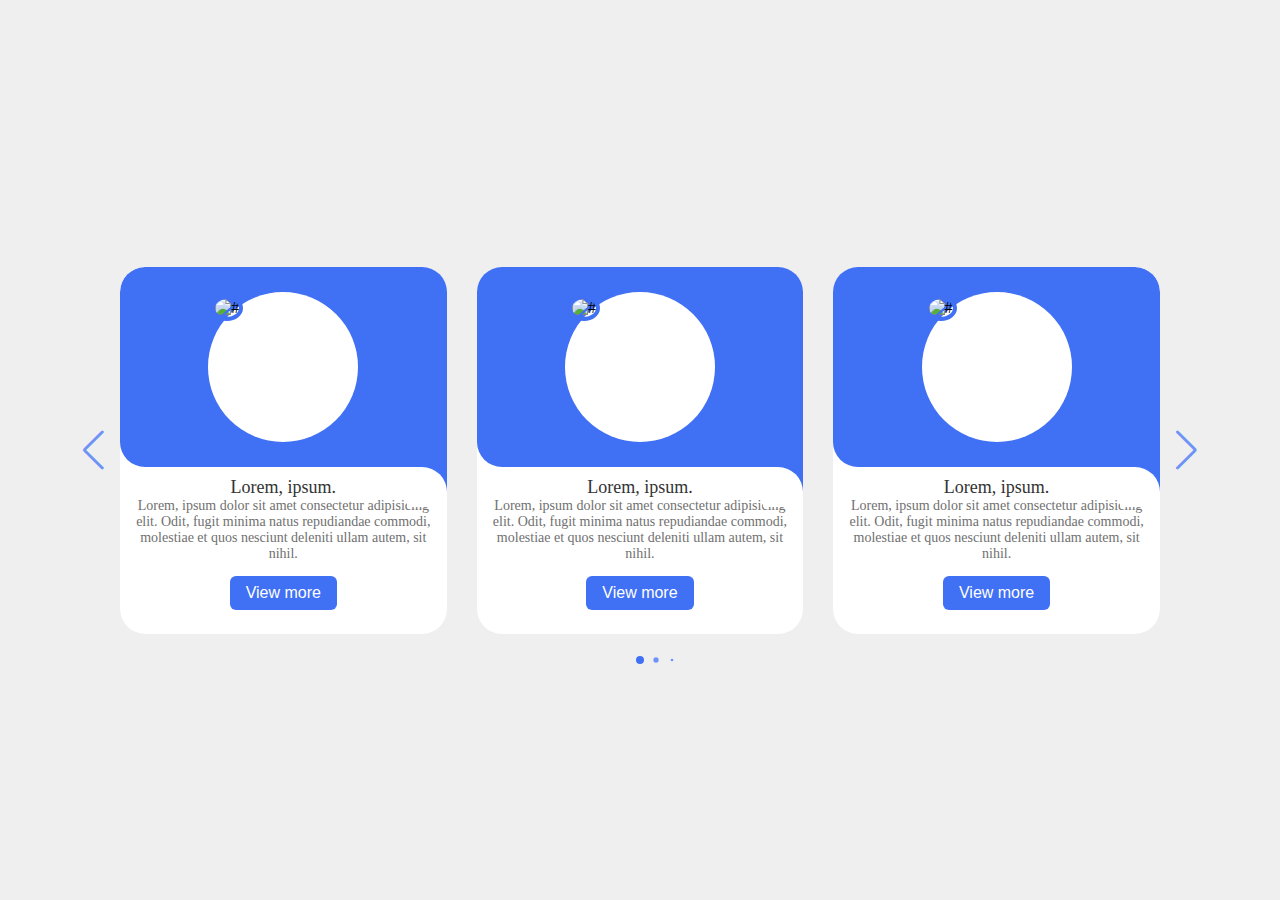
==== test.html @ dec2d8ca "commited the main file of htmlcss swiperjs to the git repo maded by vishnu bansal" ====
<!DOCTYPE html>
<html lang="en">
<head>
  <meta charset="UTF-8">
  <meta http-equiv="X-UA-Compatible" content="IE=edge">
  <meta name="viewport" content="width=device-width, initial-scale=1.0">
  <link
  rel="stylesheet"
  href="https://cdn.jsdelivr.net/npm/swiper@8/swiper-bundle.min.css"
/>
  <title>Document</title>
  <style>
    *{
      margin: 0;
      padding: 0;
      box-sizing: border-box;
    }
    body{
      min-height: 100vh;
      display: flex;
      align-items: center;
      justify-content: center;
      background-color: #efefef;
    }
    .slide-container{
      max-width: 1120px;
      width: 100%;
      padding: 40px 0;
    }
    .slide-content{
      margin: 0 40px;
      overflow: hidden;
      border-radius: 25px;
    }
    .card{
      border-radius: 25px;
      background-color: #fff;
    }
    .image-content,.card-content{
      display: flex;
      flex-direction: column;
      align-items: center;
      padding: 10px 14px;
    }
    .image-content{
      position: relative;
      row-gap: 5px;
      padding: 25px 0;
    }
    .overlay{
      position: absolute;
      left:0;
      top:0;
      height: 100%;
      width: 100%;
      background-color: #4070f4;
      border-radius: 25px 25px 0 25px;
    }
    .overlay::before,.overlay::after{
      content: '';
      position: absolute;
      right: 0;
      bottom: -40px;
      height: 40px;
      width: 40px;
      background-color: #4070f4;
    }
    .overlay::after{
      border-radius: 0 25px 0 0;
      background-color: #fff;
    }
    .card-image{
      position: relative;
      height: 150px;
      width: 150px;
      border-radius: 50%;
      background:#fff;
      padding: 3px;
    }
    .card-image .card-img{
      height: 100%;
      width: 100%;
      object-fit: cover;
      border-radius: 50%;
      border: 4px solid #4070f4;
    }
    .name{
      font-size: 18px;
      font-weight: 500;
      color: #333;
    }
    .description{
      font-size:14px;
      color: #707070;
      text-align: center;
    }
    .button{
      border: none;
      font-size:16px;
      color: #fff;
      padding: 8px 16px;
      background-color: #4070F4;
      border-radius: 6px;
      margin: 14px;
      cursor: pointer;
      transition: all .3s ease;
    }
    .button:hover{
      background: #265df2;
    }
    .swiper-navBtn{
      color: #6e93f7;
      transition: color 0.3s ease;
    }
    .swiper-navBtn:hover{
      color: #4070f4;
    }
    .swiper-navBtn::before,.swiper-navBtn::after{
      font-size: 40px;
    }
    .swiper-button-next{
      right: 0;
    }
    .swiper-button-prev{
      left: 0;
    }
    .swiper-pagination-bullet{
      background-color: #6e93f7;
      opacity: 1;
    }
    .swiper-pagination-bullet-active{
      background-color: #4070f4;
    }
    @media screen and (max-width:768px){
      .slide-content{
        margin: 0 10px;
      }
      .swiper-navBtn{
        display: none;
      }

    }
  </style>
</head>
<body>
  <div class="slide-container swiper">
    <div class="slide-content">
      <div class="card-wrapper swiper-wrapper">
        <div class="card swiper-slide">
          <div class="image-content">
            <span class="overlay"></span>

            <div class="card-image">
              <img src="mypic.jpeg" alt="#" class="card-img">
            </div>
          </div>

          <div class="card-content">
            <h2 class="name">Lorem, ipsum.</h2>
            <p class="description">Lorem, ipsum dolor sit amet consectetur adipisicing elit. Odit, fugit minima natus repudiandae commodi, molestiae et quos nesciunt deleniti ullam autem, sit nihil.</p>
            <button class="button">View more</button>
          </div>
        </div>
        <div class="card swiper-slide">
          <div class="image-content">
            <span class="overlay"></span>

            <div class="card-image">
              <img src="mypic.jpeg" alt="#" class="card-img">
            </div>
          </div>

          <div class="card-content">
            <h2 class="name">Lorem, ipsum.</h2>
            <p class="description">Lorem, ipsum dolor sit amet consectetur adipisicing elit. Odit, fugit minima natus repudiandae commodi, molestiae et quos nesciunt deleniti ullam autem, sit nihil.</p>
            <button class="button">View more</button>
          </div>
        </div>
        <div class="card swiper-slide">
          <div class="image-content">
            <span class="overlay"></span>

            <div class="card-image">
              <img src="mypic.jpeg" alt="#" class="card-img">
            </div>
          </div>

          <div class="card-content">
            <h2 class="name">Lorem, ipsum.</h2>
            <p class="description">Lorem, ipsum dolor sit amet consectetur adipisicing elit. Odit, fugit minima natus repudiandae commodi, molestiae et quos nesciunt deleniti ullam autem, sit nihil.</p>
            <button class="button">View more</button>
          </div>
        </div>
        <div class="card swiper-slide">
          <div class="image-content">
            <span class="overlay"></span>

            <div class="card-image">
              <img src="mypic.jpeg" alt="#" class="card-img">
            </div>
          </div>

          <div class="card-content">
            <h2 class="name">Lorem, ipsum.</h2>
            <p class="description">Lorem, ipsum dolor sit amet consectetur adipisicing elit. Odit, fugit minima natus repudiandae commodi, molestiae et quos nesciunt deleniti ullam autem, sit nihil.</p>
            <button class="button">View more</button>
          </div>
        </div>
        <div class="card swiper-slide">
          <div class="image-content">
            <span class="overlay"></span>

            <div class="card-image">
              <img src="mypic.jpeg" alt="#" class="card-img">
            </div>
          </div>

          <div class="card-content">
            <h2 class="name">Lorem, ipsum.</h2>
            <p class="description">Lorem, ipsum dolor sit amet consectetur adipisicing elit. Odit, fugit minima natus repudiandae commodi, molestiae et quos nesciunt deleniti ullam autem, sit nihil.</p>
            <button class="button">View more</button>
          </div>
        </div>
        <div class="card swiper-slide">
          <div class="image-content">
            <span class="overlay"></span>

            <div class="card-image">
              <img src="mypic.jpeg" alt="#" class="card-img">
            </div>
          </div>

          <div class="card-content">
            <h2 class="name">Lorem, ipsum.</h2>
            <p class="description">Lorem, ipsum dolor sit amet consectetur adipisicing elit. Odit, fugit minima natus repudiandae commodi, molestiae et quos nesciunt deleniti ullam autem, sit nihil.</p>
            <button class="button">View more</button>
          </div>
        </div>
        <div class="card swiper-slide">
          <div class="image-content">
            <span class="overlay"></span>

            <div class="card-image">
              <img src="mypic.jpeg" alt="#" class="card-img">
            </div>
          </div>

          <div class="card-content">
            <h2 class="name">Lorem, ipsum.</h2>
            <p class="description">Lorem, ipsum dolor sit amet consectetur adipisicing elit. Odit, fugit minima natus repudiandae commodi, molestiae et quos nesciunt deleniti ullam autem, sit nihil.</p>
            <button class="button">View more</button>
          </div>
        </div>
        <div class="card swiper-slide">
          <div class="image-content">
            <span class="overlay"></span>

            <div class="card-image">
              <img src="mypic.jpeg" alt="#" class="card-img">
            </div>
          </div>

          <div class="card-content">
            <h2 class="name">Lorem, ipsum.</h2>
            <p class="description">Lorem, ipsum dolor sit amet consectetur adipisicing elit. Odit, fugit minima natus repudiandae commodi, molestiae et quos nesciunt deleniti ullam autem, sit nihil.</p>
            <button class="button">View more</button>
          </div>
        </div>
      </div>
    </div>
    <div class="swiper-button-next swiper-navBtn"></div>
    <div class="swiper-button-prev swiper-navBtn"></div>
    <div class="swiper-pagination"></div>
  </div>
</body>
<script src="https://cdn.jsdelivr.net/npm/swiper@8/swiper-bundle.min.js"></script>
<script>
var swiper = new Swiper(".slide-content",{
  slidesPerView:3,
  spaceBetween: 30,
  loop:true,
  centerSlide:'true',
  fade:'true',
  grabCursor:'true',
  pagination:{
    el:".swiper-pagination",
    clickable:true,
    dynamicBullets:true,
  },
  navigation:{
    nextEl:".swiper-button-next",
    prevEl:".swiper-button-prev",
  },
  breakpoints:{
    0:{
      slidesPerView:1,
    },
    520:{
      slidesPerView:2,
    },
    950:{
      slidesPerView:3,
    },
  }
});
</script>
</html>
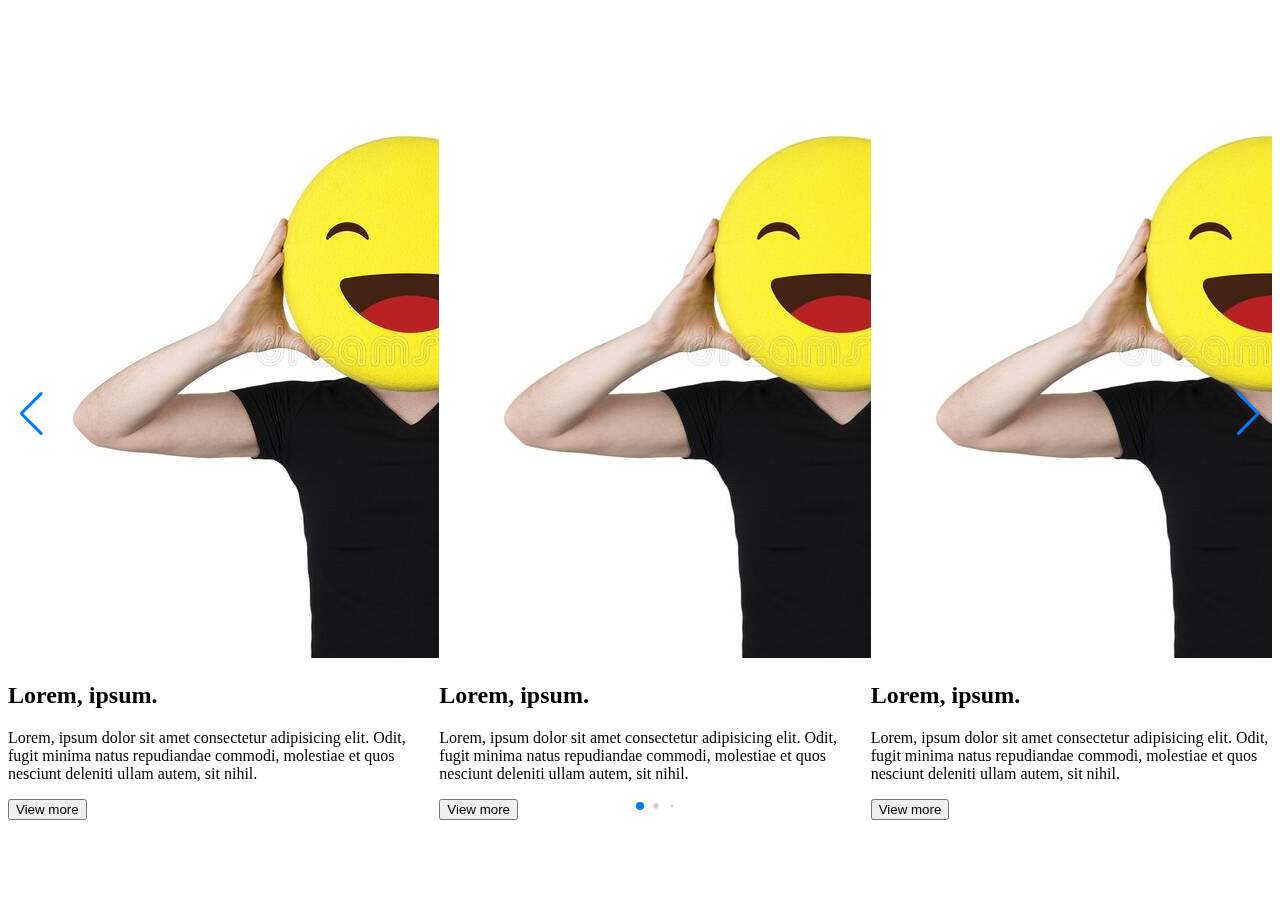
==== commit 063bd124: "removed the internal css" ====
--- a/test.html
+++ b/test.html
@@ -8,139 +8,7 @@
   rel="stylesheet"
   href="https://cdn.jsdelivr.net/npm/swiper@8/swiper-bundle.min.css"
 />
-  <title>Document</title>
-  <style>
-    *{
-      margin: 0;
-      padding: 0;
-      box-sizing: border-box;
-    }
-    body{
-      min-height: 100vh;
-      display: flex;
-      align-items: center;
-      justify-content: center;
-      background-color: #efefef;
-    }
-    .slide-container{
-      max-width: 1120px;
-      width: 100%;
-      padding: 40px 0;
-    }
-    .slide-content{
-      margin: 0 40px;
-      overflow: hidden;
-      border-radius: 25px;
-    }
-    .card{
-      border-radius: 25px;
-      background-color: #fff;
-    }
-    .image-content,.card-content{
-      display: flex;
-      flex-direction: column;
-      align-items: center;
-      padding: 10px 14px;
-    }
-    .image-content{
-      position: relative;
-      row-gap: 5px;
-      padding: 25px 0;
-    }
-    .overlay{
-      position: absolute;
-      left:0;
-      top:0;
-      height: 100%;
-      width: 100%;
-      background-color: #4070f4;
-      border-radius: 25px 25px 0 25px;
-    }
-    .overlay::before,.overlay::after{
-      content: '';
-      position: absolute;
-      right: 0;
-      bottom: -40px;
-      height: 40px;
-      width: 40px;
-      background-color: #4070f4;
-    }
-    .overlay::after{
-      border-radius: 0 25px 0 0;
-      background-color: #fff;
-    }
-    .card-image{
-      position: relative;
-      height: 150px;
-      width: 150px;
-      border-radius: 50%;
-      background:#fff;
-      padding: 3px;
-    }
-    .card-image .card-img{
-      height: 100%;
-      width: 100%;
-      object-fit: cover;
-      border-radius: 50%;
-      border: 4px solid #4070f4;
-    }
-    .name{
-      font-size: 18px;
-      font-weight: 500;
-      color: #333;
-    }
-    .description{
-      font-size:14px;
-      color: #707070;
-      text-align: center;
-    }
-    .button{
-      border: none;
-      font-size:16px;
-      color: #fff;
-      padding: 8px 16px;
-      background-color: #4070F4;
-      border-radius: 6px;
-      margin: 14px;
-      cursor: pointer;
-      transition: all .3s ease;
-    }
-    .button:hover{
-      background: #265df2;
-    }
-    .swiper-navBtn{
-      color: #6e93f7;
-      transition: color 0.3s ease;
-    }
-    .swiper-navBtn:hover{
-      color: #4070f4;
-    }
-    .swiper-navBtn::before,.swiper-navBtn::after{
-      font-size: 40px;
-    }
-    .swiper-button-next{
-      right: 0;
-    }
-    .swiper-button-prev{
-      left: 0;
-    }
-    .swiper-pagination-bullet{
-      background-color: #6e93f7;
-      opacity: 1;
-    }
-    .swiper-pagination-bullet-active{
-      background-color: #4070f4;
-    }
-    @media screen and (max-width:768px){
-      .slide-content{
-        margin: 0 10px;
-      }
-      .swiper-navBtn{
-        display: none;
-      }
-
-    }
-  </style>
+  <title>Testimonial using HTML CSS AND SwiperJs</title>
 </head>
 <body>
   <div class="slide-container swiper">
@@ -304,4 +172,4 @@
   }
 });
 </script>
-</html>+</html>
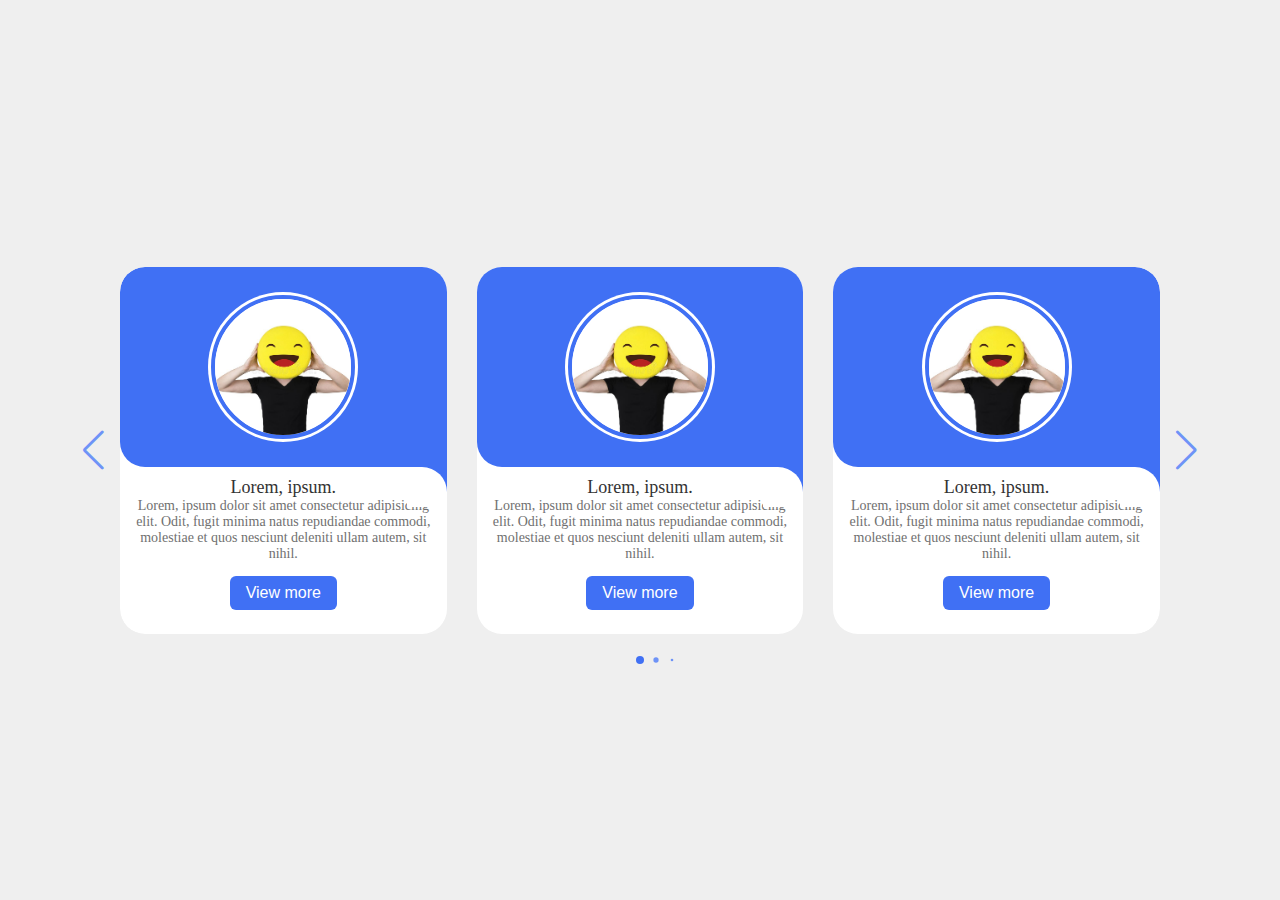
==== commit c302ea54: "added the link for the externalcss file" ====
--- a/test.html
+++ b/test.html
@@ -8,6 +8,7 @@
   rel="stylesheet"
   href="https://cdn.jsdelivr.net/npm/swiper@8/swiper-bundle.min.css"
 />
+  <link rel="stylesheet" href="style.css">
   <title>Testimonial using HTML CSS AND SwiperJs</title>
 </head>
 <body>
--- a/style.css
+++ b/style.css
@@ -0,0 +1,130 @@
+*{
+    margin: 0;
+    padding: 0;
+    box-sizing: border-box;
+  }
+  body{
+    min-height: 100vh;
+    display: flex;
+    align-items: center;
+    justify-content: center;
+    background-color: #efefef;
+  }
+  .slide-container{
+    max-width: 1120px;
+    width: 100%;
+    padding: 40px 0;
+  }
+  .slide-content{
+    margin: 0 40px;
+    overflow: hidden;
+    border-radius: 25px;
+  }
+  .card{
+    border-radius: 25px;
+    background-color: #fff;
+  }
+  .image-content,.card-content{
+    display: flex;
+    flex-direction: column;
+    align-items: center;
+    padding: 10px 14px;
+  }
+  .image-content{
+    position: relative;
+    row-gap: 5px;
+    padding: 25px 0;
+  }
+  .overlay{
+    position: absolute;
+    left:0;
+    top:0;
+    height: 100%;
+    width: 100%;
+    background-color: #4070f4;
+    border-radius: 25px 25px 0 25px;
+  }
+  .overlay::before,.overlay::after{
+    content: '';
+    position: absolute;
+    right: 0;
+    bottom: -40px;
+    height: 40px;
+    width: 40px;
+    background-color: #4070f4;
+  }
+  .overlay::after{
+    border-radius: 0 25px 0 0;
+    background-color: #fff;
+  }
+  .card-image{
+    position: relative;
+    height: 150px;
+    width: 150px;
+    border-radius: 50%;
+    background:#fff;
+    padding: 3px;
+  }
+  .card-image .card-img{
+    height: 100%;
+    width: 100%;
+    object-fit: cover;
+    border-radius: 50%;
+    border: 4px solid #4070f4;
+  }
+  .name{
+    font-size: 18px;
+    font-weight: 500;
+    color: #333;
+  }
+  .description{
+    font-size:14px;
+    color: #707070;
+    text-align: center;
+  }
+  .button{
+    border: none;
+    font-size:16px;
+    color: #fff;
+    padding: 8px 16px;
+    background-color: #4070F4;
+    border-radius: 6px;
+    margin: 14px;
+    cursor: pointer;
+    transition: all .3s ease;
+  }
+  .button:hover{
+    background: #265df2;
+  }
+  .swiper-navBtn{
+    color: #6e93f7;
+    transition: color 0.3s ease;
+  }
+  .swiper-navBtn:hover{
+    color: #4070f4;
+  }
+  .swiper-navBtn::before,.swiper-navBtn::after{
+    font-size: 40px;
+  }
+  .swiper-button-next{
+    right: 0;
+  }
+  .swiper-button-prev{
+    left: 0;
+  }
+  .swiper-pagination-bullet{
+    background-color: #6e93f7;
+    opacity: 1;
+  }
+  .swiper-pagination-bullet-active{
+    background-color: #4070f4;
+  }
+  @media screen and (max-width:768px){
+    .slide-content{
+      margin: 0 10px;
+    }
+    .swiper-navBtn{
+      display: none;
+    }
+
+  }
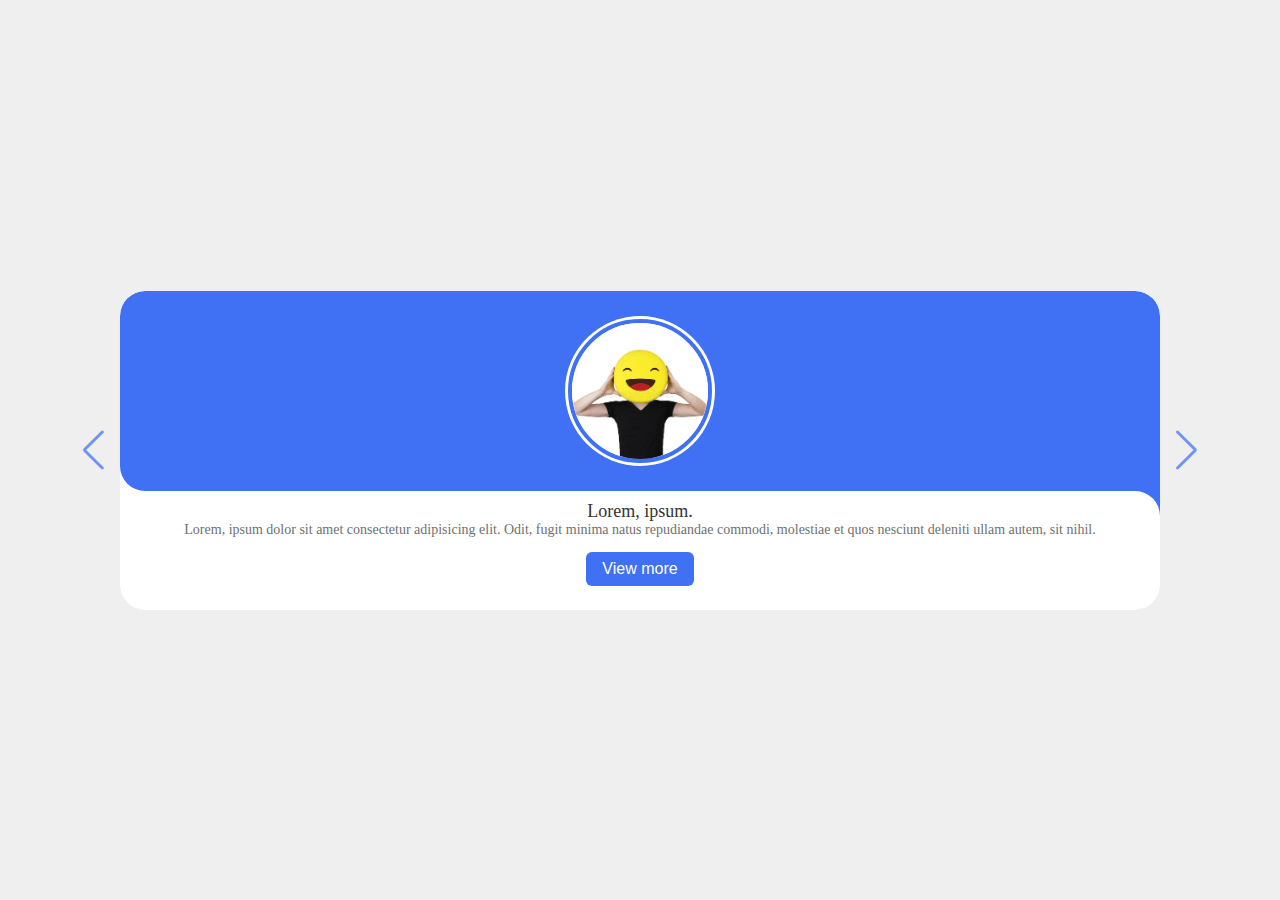
==== commit e07b3eba: "removed the internal javascript" ====
--- a/test.html
+++ b/test.html
@@ -143,34 +143,4 @@
   </div>
 </body>
 <script src="https://cdn.jsdelivr.net/npm/swiper@8/swiper-bundle.min.js"></script>
-<script>
-var swiper = new Swiper(".slide-content",{
-  slidesPerView:3,
-  spaceBetween: 30,
-  loop:true,
-  centerSlide:'true',
-  fade:'true',
-  grabCursor:'true',
-  pagination:{
-    el:".swiper-pagination",
-    clickable:true,
-    dynamicBullets:true,
-  },
-  navigation:{
-    nextEl:".swiper-button-next",
-    prevEl:".swiper-button-prev",
-  },
-  breakpoints:{
-    0:{
-      slidesPerView:1,
-    },
-    520:{
-      slidesPerView:2,
-    },
-    950:{
-      slidesPerView:3,
-    },
-  }
-});
-</script>
 </html>
